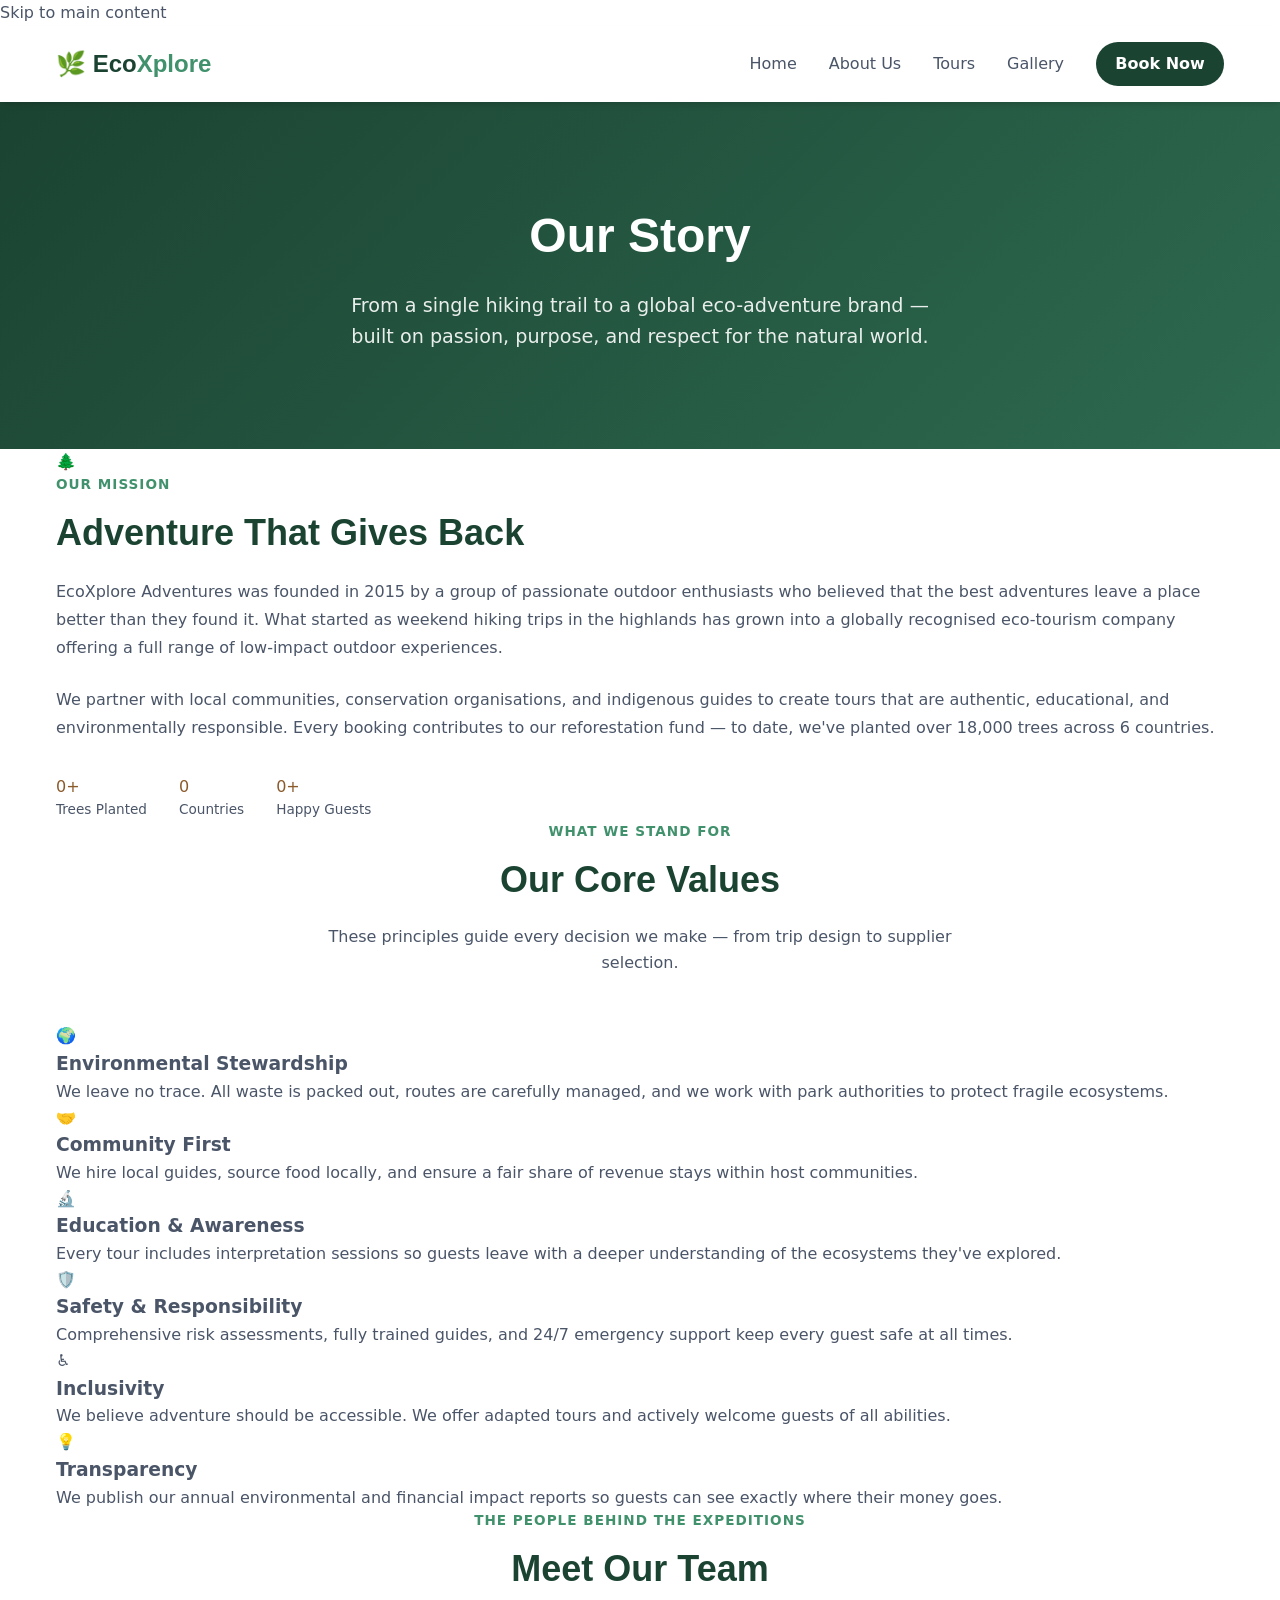
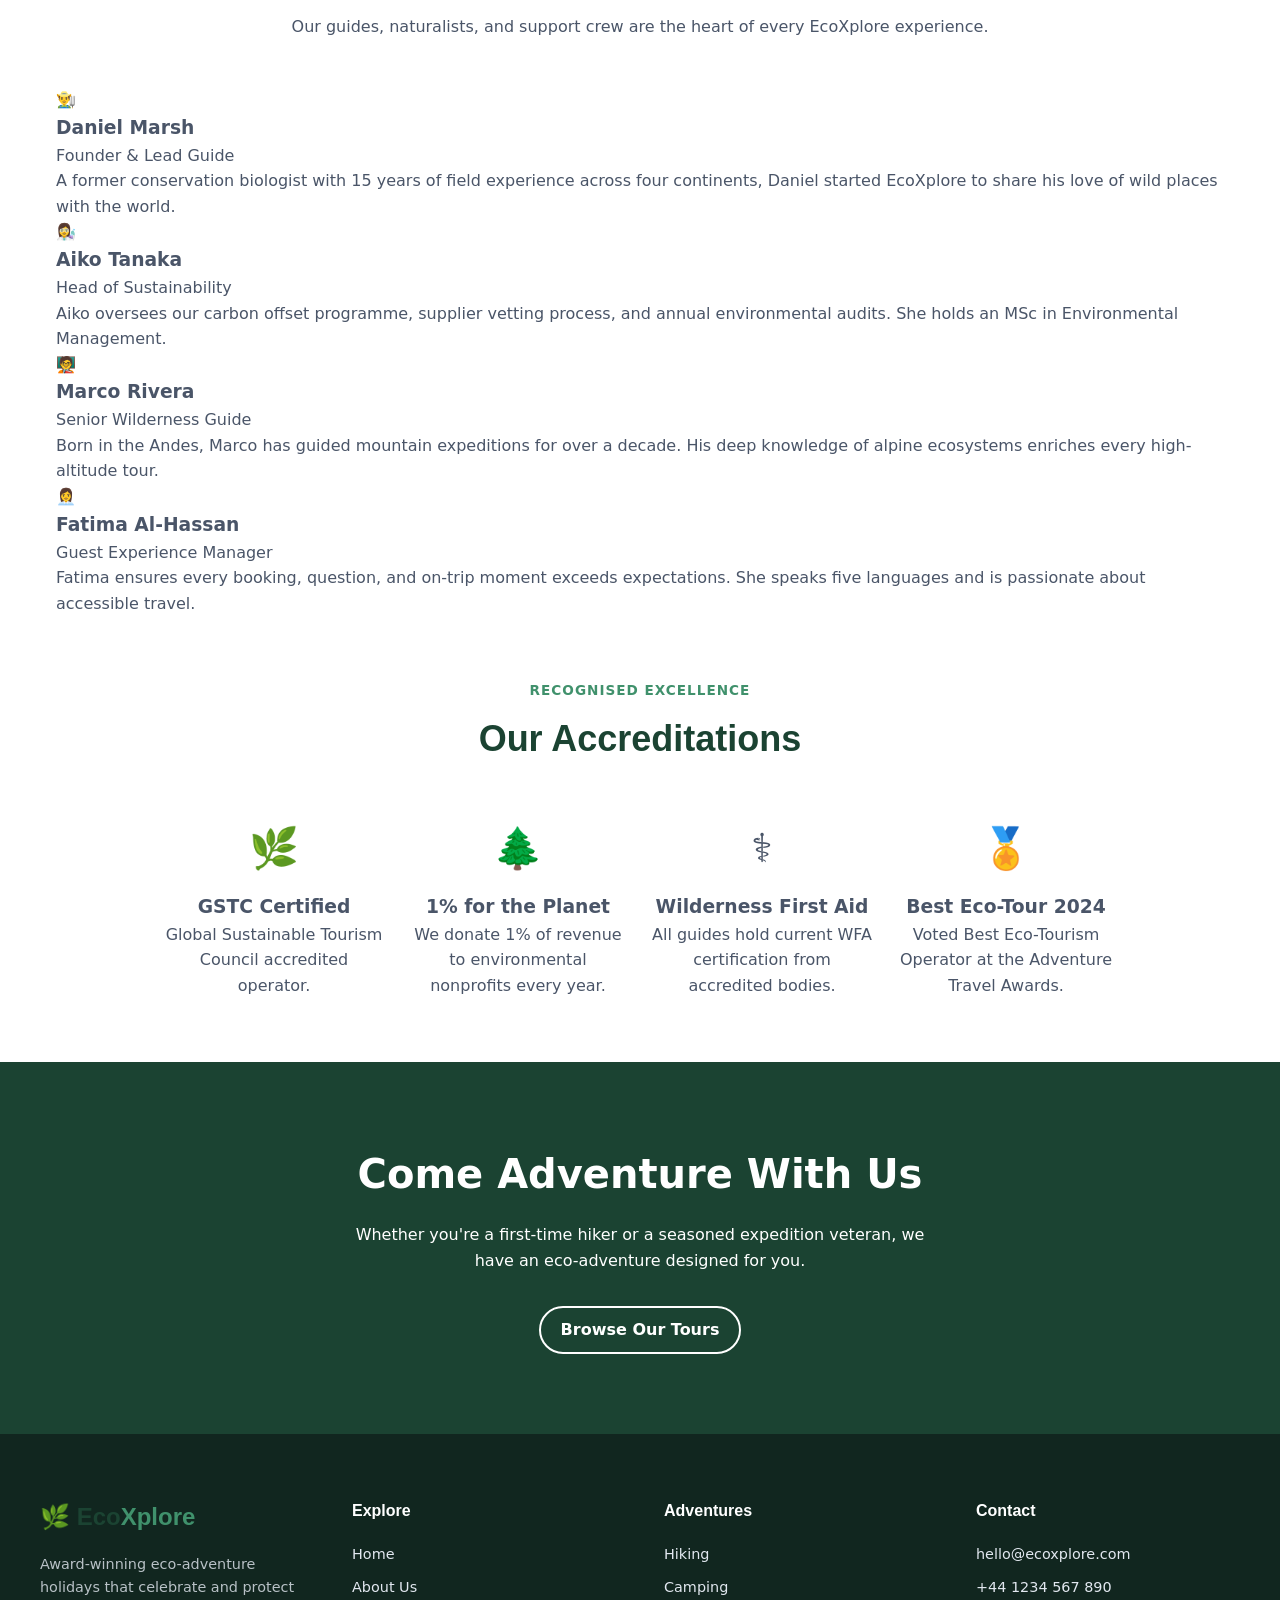
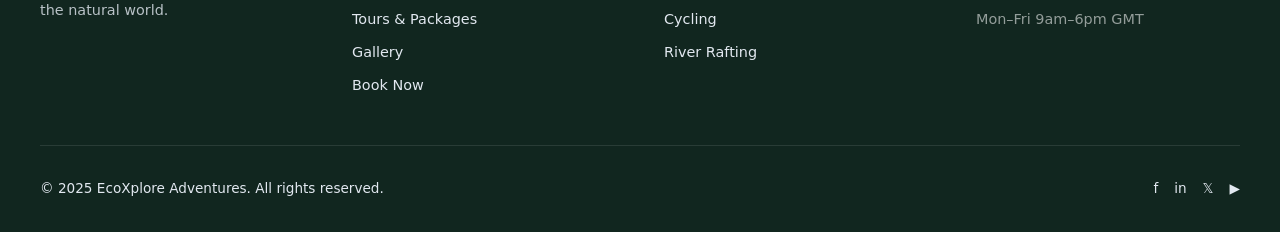
==== about.html @ 113b193e "Add files via upload" ====
<!DOCTYPE html>
<html lang="en">
<head>
  <meta charset="UTF-8" />
  <meta name="viewport" content="width=device-width, initial-scale=1.0" />
  <meta name="description" content="Learn about EcoXplore Adventures – our story, our team, and our passion for sustainable eco-tourism." />
  <title>About Us | EcoXplore Adventures</title>
  <link rel="stylesheet" href="css/style.css" />
  <link rel="icon" href="data:image/svg+xml,<svg xmlns='http://www.w3.org/2000/svg' viewBox='0 0 32 32'><text y='28' font-size='28'>🌿</text></svg>" />
</head>
<body>

  <a class="skip-link" href="#main">Skip to main content</a>

  <!-- ── Navigation ──────────────────────────────────────── -->
  <nav class="navbar" role="navigation" aria-label="Main navigation">
    <div class="navbar__inner">
      <a class="navbar__logo" href="index.html" aria-label="EcoXplore Adventures home">🌿 Eco<span>Xplore</span></a>
      <button class="nav-toggle" id="nav-toggle" aria-controls="nav-list" aria-expanded="false" aria-label="Toggle navigation menu">
        <span></span><span></span><span></span>
      </button>
      <ul class="nav-list" id="nav-list" role="list">
        <li><a href="index.html">Home</a></li>
        <li><a href="about.html">About Us</a></li>
        <li><a href="tours.html">Tours</a></li>
        <li><a href="gallery.html">Gallery</a></li>
        <li><a href="booking.html" class="btn btn--primary">Book Now</a></li>
      </ul>
    </div>
  </nav>

  <main id="main">

    <!-- Page Hero -->
    <header class="page-hero" aria-label="About Us page header">
      <h1>Our Story</h1>
      <p>From a single hiking trail to a global eco-adventure brand — built on passion, purpose, and respect for the natural world.</p>
    </header>

    <!-- Mission Section -->
    <section class="about-mission" aria-labelledby="mission-heading">
      <div class="about-mission__grid container">
        <div class="about-visual" role="img" aria-label="Nature and adventure illustration">🌲</div>
        <div>
          <span class="section-eyebrow">Our Mission</span>
          <h2 class="section-title" id="mission-heading">Adventure That Gives Back</h2>
          <p style="color:var(--stone); margin-top:.75rem; margin-bottom:1.5rem; line-height:1.75;">
            EcoXplore Adventures was founded in 2015 by a group of passionate outdoor enthusiasts who believed that the best adventures leave a place better than they found it. What started as weekend hiking trips in the highlands has grown into a globally recognised eco-tourism company offering a full range of low-impact outdoor experiences.
          </p>
          <p style="color:var(--stone); margin-bottom:2rem; line-height:1.75;">
            We partner with local communities, conservation organisations, and indigenous guides to create tours that are authentic, educational, and environmentally responsible. Every booking contributes to our reforestation fund — to date, we've planted over 18,000 trees across 6 countries.
          </p>
          <div style="display:flex; gap:2rem; flex-wrap:wrap;">
            <div>
              <div class="stat-value" style="color:var(--earth)" data-count="18000" data-suffix="+">0+</div>
              <div style="font-size:.85rem; color:var(--stone)">Trees Planted</div>
            </div>
            <div>
              <div class="stat-value" style="color:var(--earth)" data-count="6" data-suffix="">0</div>
              <div style="font-size:.85rem; color:var(--stone)">Countries</div>
            </div>
            <div>
              <div class="stat-value" style="color:var(--earth)" data-count="2400" data-suffix="+">0+</div>
              <div style="font-size:.85rem; color:var(--stone)">Happy Guests</div>
            </div>
          </div>
        </div>
      </div>
    </section>

    <!-- Values Section -->
    <section class="about-values" aria-labelledby="values-heading">
      <div class="container">
        <div class="section-header section-header--center animate-fadeup">
          <span class="section-eyebrow">What We Stand For</span>
          <h2 class="section-title" id="values-heading">Our Core Values</h2>
          <p class="section-subtitle">These principles guide every decision we make — from trip design to supplier selection.</p>
        </div>
        <div class="values-grid">
          <div class="value-card animate-fadeup">
            <div class="value-card__icon">🌍</div>
            <h3>Environmental Stewardship</h3>
            <p>We leave no trace. All waste is packed out, routes are carefully managed, and we work with park authorities to protect fragile ecosystems.</p>
          </div>
          <div class="value-card animate-fadeup">
            <div class="value-card__icon">🤝</div>
            <h3>Community First</h3>
            <p>We hire local guides, source food locally, and ensure a fair share of revenue stays within host communities.</p>
          </div>
          <div class="value-card animate-fadeup">
            <div class="value-card__icon">🔬</div>
            <h3>Education & Awareness</h3>
            <p>Every tour includes interpretation sessions so guests leave with a deeper understanding of the ecosystems they've explored.</p>
          </div>
          <div class="value-card animate-fadeup">
            <div class="value-card__icon">🛡️</div>
            <h3>Safety & Responsibility</h3>
            <p>Comprehensive risk assessments, fully trained guides, and 24/7 emergency support keep every guest safe at all times.</p>
          </div>
          <div class="value-card animate-fadeup">
            <div class="value-card__icon">♿</div>
            <h3>Inclusivity</h3>
            <p>We believe adventure should be accessible. We offer adapted tours and actively welcome guests of all abilities.</p>
          </div>
          <div class="value-card animate-fadeup">
            <div class="value-card__icon">💡</div>
            <h3>Transparency</h3>
            <p>We publish our annual environmental and financial impact reports so guests can see exactly where their money goes.</p>
          </div>
        </div>
      </div>
    </section>

    <!-- Team Section -->
    <section class="team" aria-labelledby="team-heading">
      <div class="container">
        <div class="section-header section-header--center animate-fadeup">
          <span class="section-eyebrow">The People Behind the Expeditions</span>
          <h2 class="section-title" id="team-heading">Meet Our Team</h2>
          <p class="section-subtitle">Our guides, naturalists, and support crew are the heart of every EcoXplore experience.</p>
        </div>
        <div class="team__grid">

          <div class="team-card animate-fadeup">
            <div class="team-avatar" aria-hidden="true">👨‍🌾</div>
            <h3>Daniel Marsh</h3>
            <p class="role">Founder & Lead Guide</p>
            <p>A former conservation biologist with 15 years of field experience across four continents, Daniel started EcoXplore to share his love of wild places with the world.</p>
          </div>

          <div class="team-card animate-fadeup">
            <div class="team-avatar" aria-hidden="true">👩‍🔬</div>
            <h3>Aiko Tanaka</h3>
            <p class="role">Head of Sustainability</p>
            <p>Aiko oversees our carbon offset programme, supplier vetting process, and annual environmental audits. She holds an MSc in Environmental Management.</p>
          </div>

          <div class="team-card animate-fadeup">
            <div class="team-avatar" aria-hidden="true">🧑‍🏫</div>
            <h3>Marco Rivera</h3>
            <p class="role">Senior Wilderness Guide</p>
            <p>Born in the Andes, Marco has guided mountain expeditions for over a decade. His deep knowledge of alpine ecosystems enriches every high-altitude tour.</p>
          </div>

          <div class="team-card animate-fadeup">
            <div class="team-avatar" aria-hidden="true">👩‍💼</div>
            <h3>Fatima Al-Hassan</h3>
            <p class="role">Guest Experience Manager</p>
            <p>Fatima ensures every booking, question, and on-trip moment exceeds expectations. She speaks five languages and is passionate about accessible travel.</p>
          </div>

        </div>
      </div>
    </section>

    <!-- Certifications -->
    <section style="padding:4rem 1.5rem; background:var(--white);" aria-labelledby="certs-heading">
      <div class="container">
        <div class="section-header section-header--center animate-fadeup">
          <span class="section-eyebrow">Recognised Excellence</span>
          <h2 class="section-title" id="certs-heading">Our Accreditations</h2>
        </div>
        <div style="display:flex; flex-wrap:wrap; gap:1.5rem; justify-content:center; margin-top:2rem;">
          <div class="value-card" style="flex:1; min-width:180px; max-width:220px; text-align:center;">
            <div style="font-size:2.5rem; margin-bottom:.75rem;">🌿</div>
            <h3>GSTC Certified</h3>
            <p>Global Sustainable Tourism Council accredited operator.</p>
          </div>
          <div class="value-card" style="flex:1; min-width:180px; max-width:220px; text-align:center;">
            <div style="font-size:2.5rem; margin-bottom:.75rem;">🌲</div>
            <h3>1% for the Planet</h3>
            <p>We donate 1% of revenue to environmental nonprofits every year.</p>
          </div>
          <div class="value-card" style="flex:1; min-width:180px; max-width:220px; text-align:center;">
            <div style="font-size:2.5rem; margin-bottom:.75rem;">⚕️</div>
            <h3>Wilderness First Aid</h3>
            <p>All guides hold current WFA certification from accredited bodies.</p>
          </div>
          <div class="value-card" style="flex:1; min-width:180px; max-width:220px; text-align:center;">
            <div style="font-size:2.5rem; margin-bottom:.75rem;">🏅</div>
            <h3>Best Eco-Tour 2024</h3>
            <p>Voted Best Eco-Tourism Operator at the Adventure Travel Awards.</p>
          </div>
        </div>
      </div>
    </section>

    <!-- CTA -->
    <section class="cta-banner" aria-labelledby="about-cta">
      <div class="container">
        <h2 id="about-cta">Come Adventure With Us</h2>
        <p>Whether you're a first-time hiker or a seasoned expedition veteran, we have an eco-adventure designed for you.</p>
        <a href="tours.html" class="btn btn--outline">Browse Our Tours</a>
      </div>
    </section>

  </main>

  <!-- ── Footer ───────────────────────────────────────────── -->
  <footer class="footer" role="contentinfo">
    <div class="footer__grid">
      <div class="footer__brand">
        <a class="navbar__logo" href="index.html">🌿 Eco<span>Xplore</span></a>
        <p>Award-winning eco-adventure holidays that celebrate and protect the natural world.</p>
      </div>
      <nav class="footer__col" aria-label="Quick links">
        <h4>Explore</h4>
        <ul>
          <li><a href="index.html">Home</a></li>
          <li><a href="about.html">About Us</a></li>
          <li><a href="tours.html">Tours & Packages</a></li>
          <li><a href="gallery.html">Gallery</a></li>
          <li><a href="booking.html">Book Now</a></li>
        </ul>
      </nav>
      <nav class="footer__col" aria-label="Tour types">
        <h4>Adventures</h4>
        <ul>
          <li><a href="tours.html#hiking">Hiking</a></li>
          <li><a href="tours.html#camping">Camping</a></li>
          <li><a href="tours.html#cycling">Cycling</a></li>
          <li><a href="tours.html#rafting">River Rafting</a></li>
        </ul>
      </nav>
      <div class="footer__col">
        <h4>Contact</h4>
        <ul>
          <li><a href="mailto:hello@ecoxplore.com">hello@ecoxplore.com</a></li>
          <li><a href="tel:+441234567890">+44 1234 567 890</a></li>
          <li><span style="color:rgba(255,255,255,.55)">Mon–Fri 9am–6pm GMT</span></li>
        </ul>
      </div>
    </div>
    <div class="footer__bottom">
      <p>&copy; 2025 EcoXplore Adventures. All rights reserved.</p>
      <div class="footer__social" aria-label="Social media links">
        <a href="#" aria-label="Facebook">f</a>
        <a href="#" aria-label="Instagram">in</a>
        <a href="#" aria-label="Twitter / X">𝕏</a>
        <a href="#" aria-label="YouTube">▶</a>
      </div>
    </div>
  </footer>

  <script src="js/main.js"></script>
</body>
</html>
---- css/style.css ----
:root {
  --forest: #1b4332;
  --canopy: #2d6a4f;
  --moss: #40916c;
  --mint: #74c69d;
  --cream: #f4f9f4;
  --white: #ffffff;
  --stone: #4a5568;
  --earth: #8b5a2b;
  --shadow: 0 4px 6px -1px rgba(0,0,0,0.1), 0 2px 4px -1px rgba(0,0,0,0.06);
  --transition: 0.3s ease;
  --ff-display: 'Segoe UI', Tahoma, Geneva, Verdana, sans-serif;
  --ff-body: system-ui, -apple-system, BlinkMacSystemFont, 'Segoe UI', Roboto, sans-serif;
  --section-pad: 5rem 2rem;
}

* { margin: 0; padding: 0; box-sizing: border-box; }
body { font-family: var(--ff-body); color: var(--stone); background-color: var(--white); line-height: 1.6; }
a { text-decoration: none; color: inherit; }
ul { list-style: none; }
img { max-width: 100%; display: block; }
.container { max-width: 1200px; margin: 0 auto; padding: 0 1rem; }

.navbar { background: var(--white); box-shadow: var(--shadow); position: sticky; top: 0; z-index: 1000; }
.navbar__inner { display: flex; justify-content: space-between; align-items: center; max-width: 1200px; margin: 0 auto; padding: 1rem; }
.navbar__logo { font-family: var(--ff-display); font-size: 1.5rem; font-weight: 700; color: var(--forest); }
.navbar__logo span { color: var(--moss); }
.nav-list { display: flex; align-items: center; gap: 2rem; }
.nav-list a:hover { color: var(--moss); }

.btn { padding: .6rem 1.2rem; border-radius: 50px; font-weight: 600; cursor: pointer; transition: var(--transition); display: inline-flex; }
.btn--primary { background: var(--forest); color: var(--white); }
.btn--primary:hover { background: var(--canopy); }
.btn--outline { border: 2px solid var(--white); color: var(--white); }
.btn--outline:hover { background: var(--white); color: var(--forest); }

.nav-toggle { display: none; background: none; border: none; cursor: pointer; flex-direction: column; gap: 5px; }
.nav-toggle span { width: 25px; height: 3px; background: var(--forest); transition: var(--transition); }

.page-hero { background: linear-gradient(135deg, var(--forest), var(--canopy)); color: var(--white); text-align: center; padding: 6rem 1rem; }
.page-hero h1 { font-family: var(--ff-display); font-size: 3rem; margin-bottom: 1rem; }
.page-hero p { max-width: 600px; margin: 0 auto; font-size: 1.2rem; opacity: 0.9; }

.section-header--center { text-align: center; margin-bottom: 3rem; }
.section-eyebrow { color: var(--moss); font-weight: 700; text-transform: uppercase; font-size: .85rem; letter-spacing: 1px; display: block; margin-bottom: .5rem; }
.section-title { font-family: var(--ff-display); font-size: 2.25rem; color: var(--forest); margin-bottom: 1rem; }
.section-subtitle { max-width: 700px; margin: 0 auto; color: var(--stone); }

.cta-banner { background: var(--forest); color: var(--white); text-align: center; padding: var(--section-pad); }
.cta-banner h2 { font-size: 2.5rem; margin-bottom: 1rem; }
.cta-banner p { max-width: 600px; margin: 0 auto 2rem; }

.footer { background: #11261f; color: #e2e8f0; padding: 4rem 2rem 2rem; }
.footer__grid { max-width: 1200px; margin: 0 auto; display: grid; grid-template-columns: repeat(auto-fit, minmax(200px, 1fr)); gap: 3rem; }
.footer__brand p { margin-top: 1rem; font-size: .9rem; opacity: .8; }
.footer h4 { color: var(--white); margin-bottom: 1.2rem; font-family: var(--ff-display); }
.footer ul { display: flex; flex-direction: column; gap: .6rem; font-size: .9rem; }
.footer ul a:hover { color: var(--mint); }
.footer__bottom { max-width: 1200px; margin: 3rem auto 0; padding-top: 2rem; border-top: 1px solid rgba(255,255,255,0.1); display: flex; justify-content: space-between; flex-wrap: wrap; gap: 1rem; font-size: .85rem; }
.footer__social { display: flex; gap: 1rem; }

.booking__wrapper { max-width: 1200px; margin: 0 auto; display: grid; grid-template-columns: 1fr 1.2fr; gap: 4rem; padding: 4rem 1rem; }
.booking__contact { display: flex; flex-direction: column; gap: 1.5rem; margin-top: 2rem; }
.contact-item { display: flex; gap: 1rem; align-items: center; }
.contact-icon { font-size: 1.5rem; background: var(--cream); padding: .5rem; border-radius: 8px; }
.form-card { background: var(--cream); padding: 2.5rem; border-radius: 16px; box-shadow: var(--shadow); }
.form-group { display: flex; flex-direction: column; gap: .5rem; margin-bottom: 1.25rem; }
.form-row { display: grid; grid-template-columns: 1fr 1fr; gap: 1rem; }
input, select, textarea { padding: .75rem; border: 1px solid #cbd5e1; border-radius: 8px; font-size: 1rem; width: 100%; }
textarea { height: 120px; resize: vertical; }
.error-msg { color: #dc2626; font-size: .8rem; margin-top: .25rem; display: block; }
.form-success { display: none; background: #d1fae5; color: #065f46; padding: 1rem; border-radius: 8px; text-align: center; margin-top: 1rem; }

.includes-list li { margin-bottom: .5rem; position: relative; padding-left: 1.5rem; }
.includes-list li::before { content: "✓"; color: var(--moss); position: absolute; left: 0; font-weight: bold; }

.lightbox { display: none; position: fixed; top:0; left:0; width:100%; height:100%; background:rgba(0,0,0,0.9); z-index:2000; align-items:center; justify-content:center; flex-direction:column; }
.lightbox.active { display: flex; }
.lightbox__content { font-size: 5rem; margin-bottom: 1rem; }
.lightbox__caption { color: white; font-size: 1.2rem; text-align: center; padding: 0 1rem; }
.lightbox__close { position: absolute; top: 1rem; right: 2rem; color: white; font-size: 3rem; background: none; border: none; cursor: pointer; }
.lightbox__nav { position: absolute; top: 50%; transform: translateY(-50%); background: none; border: none; color: white; font-size: 3rem; cursor: pointer; padding: 1rem; }
.lightbox__prev { left: 1rem; }
.lightbox__next { right: 1rem; }

@media (max-width: 768px) {
  .nav-toggle { display: flex; }
  .nav-list { display: none; position: absolute; top: 100%; left: 0; width: 100%; background: var(--white); flex-direction: column; padding: 2rem; gap: 1.5rem; box-shadow: var(--shadow); }
  .nav-list.active { display: flex; }
  .booking__wrapper { grid-template-columns: 1fr; gap: 3rem; }
  .form-row { grid-template-columns: 1fr; gap: 0; }
  .page-hero h1 { font-size: 2.25rem; }
}
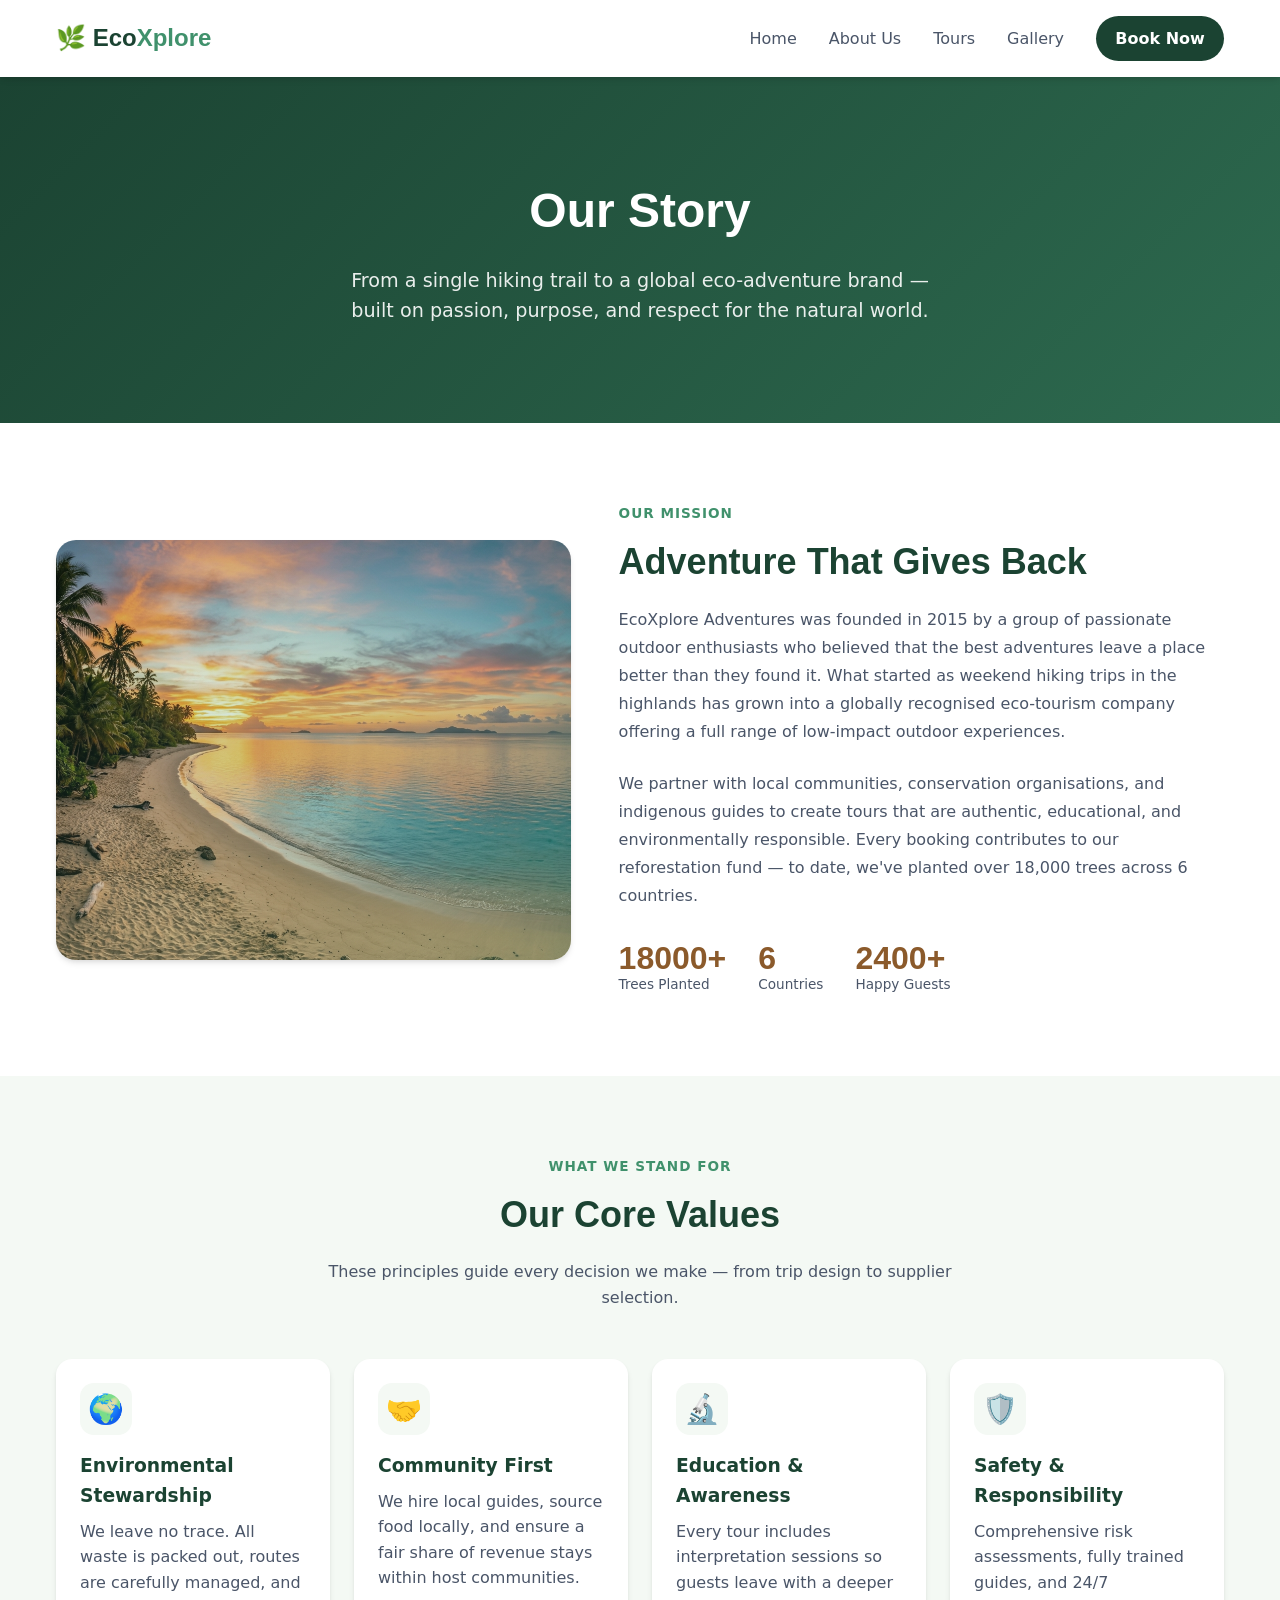
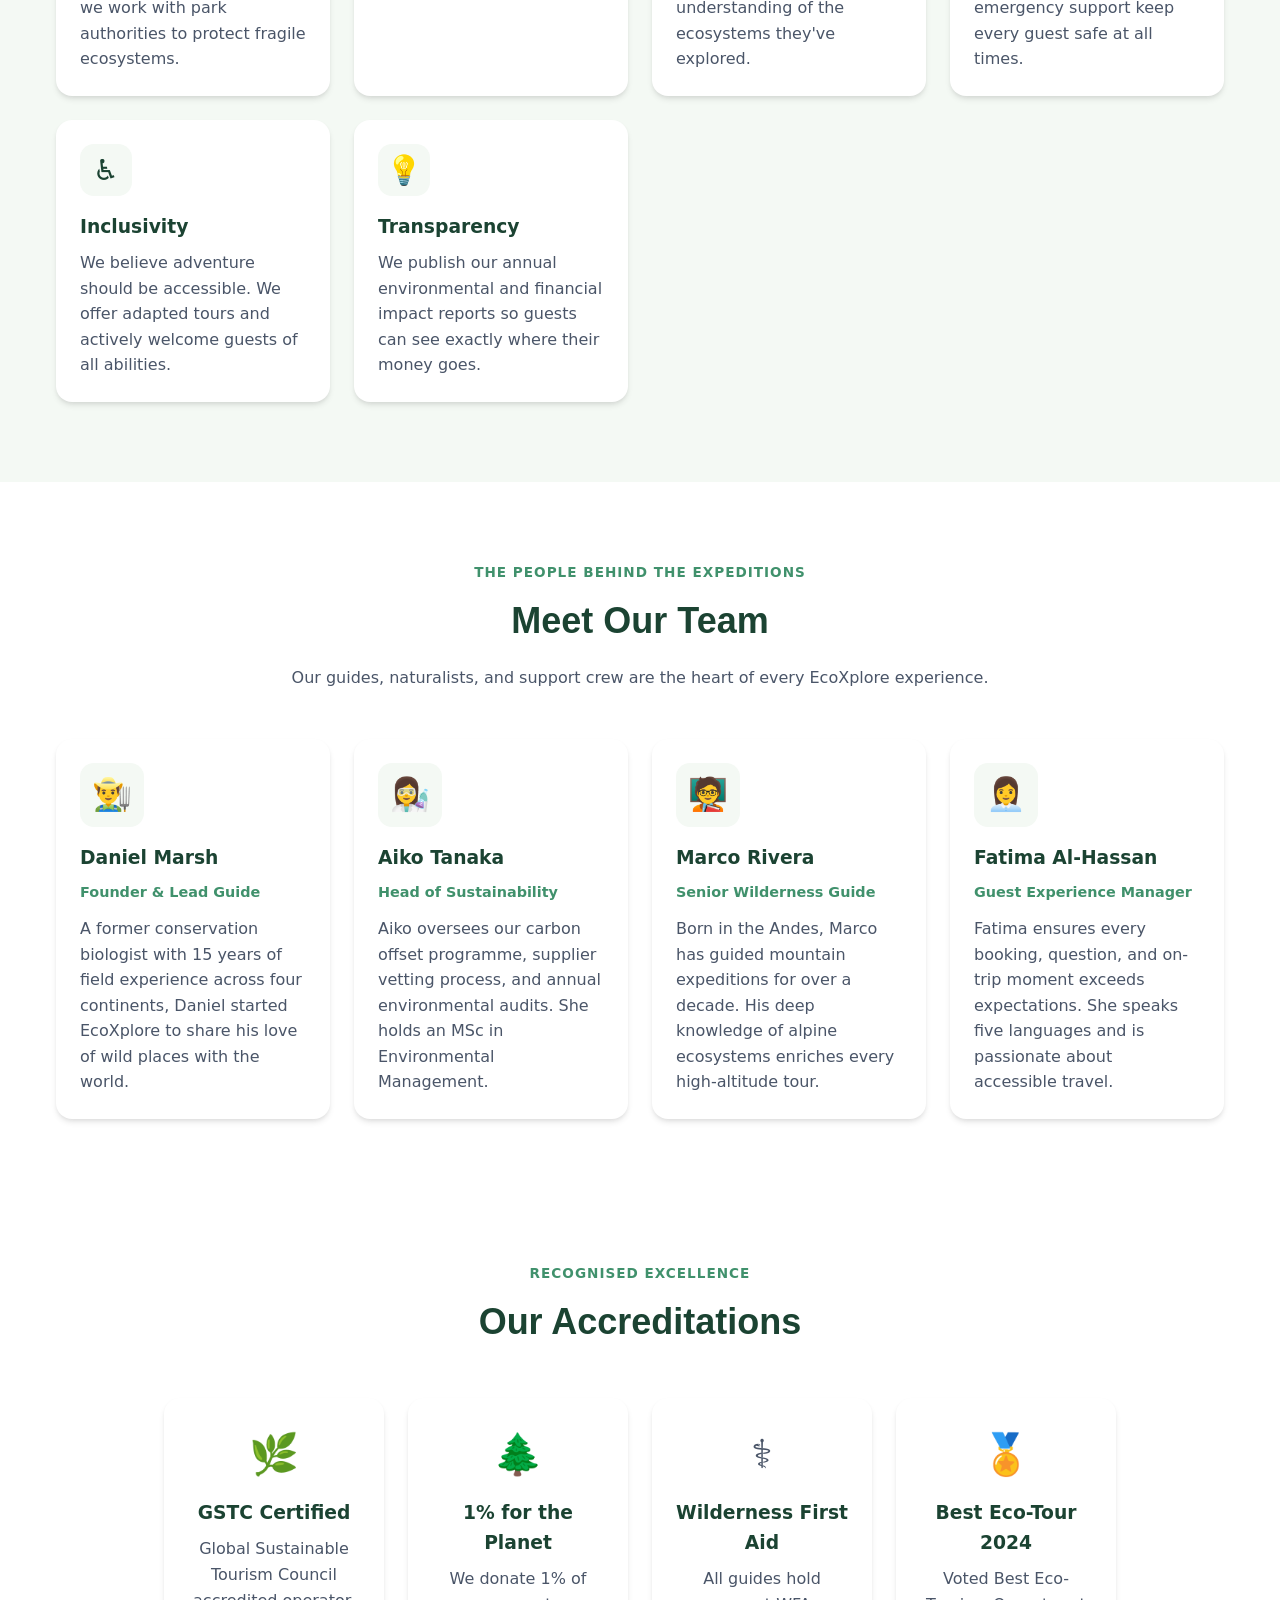
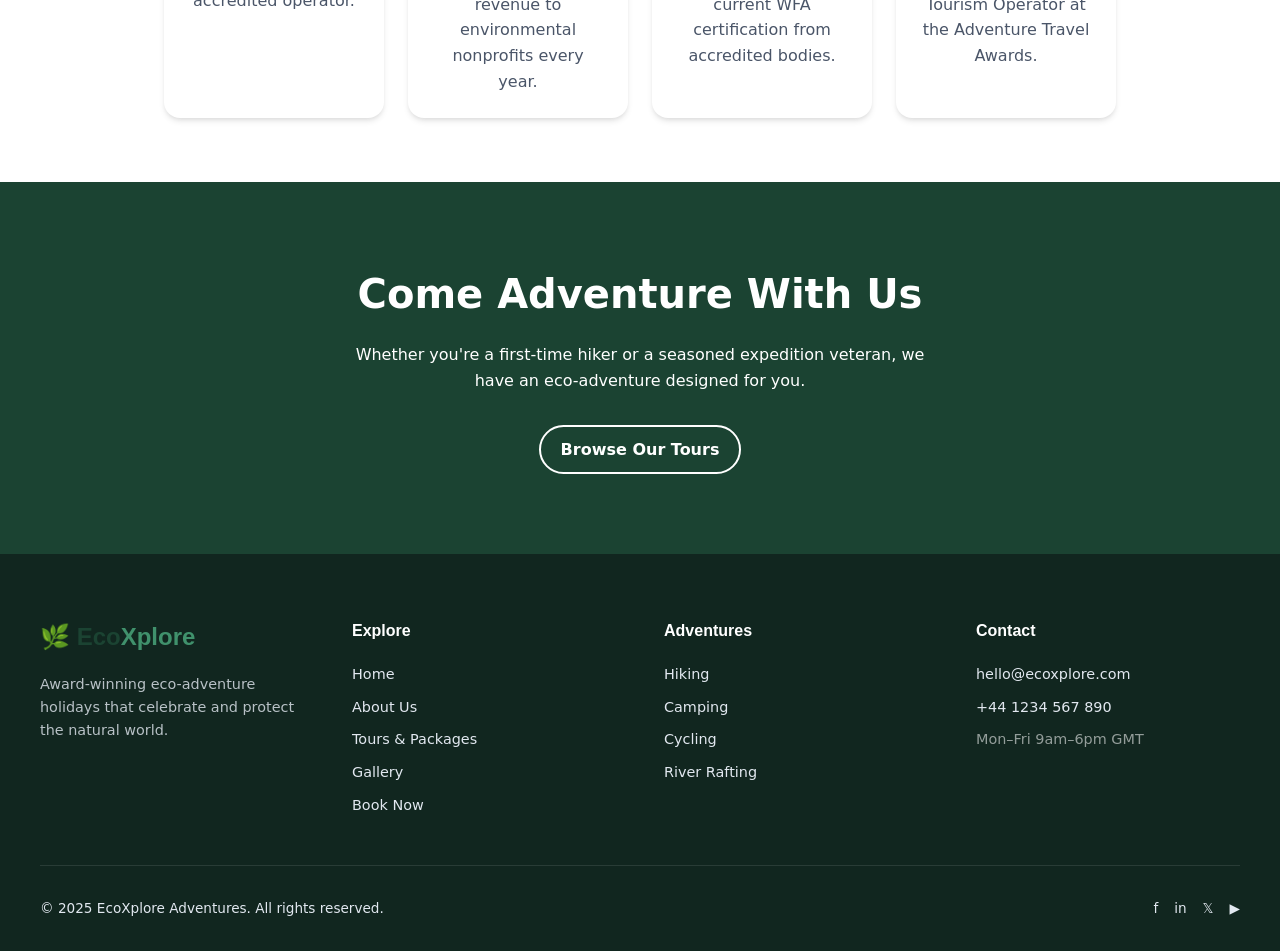
==== commit 19bcc39e: "about.html" ====
--- a/about.html
+++ b/about.html
@@ -12,7 +12,6 @@
 
   <a class="skip-link" href="#main">Skip to main content</a>
 
-  <!-- ── Navigation ──────────────────────────────────────── -->
   <nav class="navbar" role="navigation" aria-label="Main navigation">
     <div class="navbar__inner">
       <a class="navbar__logo" href="index.html" aria-label="EcoXplore Adventures home">🌿 Eco<span>Xplore</span></a>
@@ -31,16 +30,14 @@
 
   <main id="main">
 
-    <!-- Page Hero -->
     <header class="page-hero" aria-label="About Us page header">
       <h1>Our Story</h1>
       <p>From a single hiking trail to a global eco-adventure brand — built on passion, purpose, and respect for the natural world.</p>
     </header>
 
-    <!-- Mission Section -->
     <section class="about-mission" aria-labelledby="mission-heading">
       <div class="about-mission__grid container">
-        <div class="about-visual" role="img" aria-label="Nature and adventure illustration">🌲</div>
+        <div class="about-visual" role="img" aria-label="Tropical coastline and nature adventure scenery"></div>
         <div>
           <span class="section-eyebrow">Our Mission</span>
           <h2 class="section-title" id="mission-heading">Adventure That Gives Back</h2>
@@ -68,7 +65,6 @@
       </div>
     </section>
 
-    <!-- Values Section -->
     <section class="about-values" aria-labelledby="values-heading">
       <div class="container">
         <div class="section-header section-header--center animate-fadeup">
@@ -111,7 +107,6 @@
       </div>
     </section>
 
-    <!-- Team Section -->
     <section class="team" aria-labelledby="team-heading">
       <div class="container">
         <div class="section-header section-header--center animate-fadeup">
@@ -153,7 +148,6 @@
       </div>
     </section>
 
-    <!-- Certifications -->
     <section style="padding:4rem 1.5rem; background:var(--white);" aria-labelledby="certs-heading">
       <div class="container">
         <div class="section-header section-header--center animate-fadeup">
@@ -185,7 +179,6 @@
       </div>
     </section>
 
-    <!-- CTA -->
     <section class="cta-banner" aria-labelledby="about-cta">
       <div class="container">
         <h2 id="about-cta">Come Adventure With Us</h2>
@@ -196,7 +189,6 @@
 
   </main>
 
-  <!-- ── Footer ───────────────────────────────────────────── -->
   <footer class="footer" role="contentinfo">
     <div class="footer__grid">
       <div class="footer__brand">
@@ -244,4 +236,4 @@
 
   <script src="js/main.js"></script>
 </body>
-</html>+</html>
--- a/css/style.css
+++ b/css/style.css
@@ -19,7 +19,22 @@
 a { text-decoration: none; color: inherit; }
 ul { list-style: none; }
 img { max-width: 100%; display: block; }
+.media-img { width: 100%; height: 100%; object-fit: cover; }
 .container { max-width: 1200px; margin: 0 auto; padding: 0 1rem; }
+
+.skip-link {
+  position: absolute;
+  left: 1rem;
+  top: -4rem;
+  background: var(--forest);
+  color: var(--white);
+  padding: .75rem 1rem;
+  border-radius: 8px;
+  z-index: 3000;
+}
+.skip-link:focus { top: 1rem; }
+
+:focus-visible { outline: 3px solid var(--earth); outline-offset: 3px; }
 
 .navbar { background: var(--white); box-shadow: var(--shadow); position: sticky; top: 0; z-index: 1000; }
 .navbar__inner { display: flex; justify-content: space-between; align-items: center; max-width: 1200px; margin: 0 auto; padding: 1rem; }
@@ -28,14 +43,61 @@
 .nav-list { display: flex; align-items: center; gap: 2rem; }
 .nav-list a:hover { color: var(--moss); }
 
-.btn { padding: .6rem 1.2rem; border-radius: 50px; font-weight: 600; cursor: pointer; transition: var(--transition); display: inline-flex; }
+.btn { padding: .6rem 1.2rem; border-radius: 50px; font-weight: 600; cursor: pointer; transition: var(--transition); display: inline-flex; align-items: center; justify-content: center; gap: .35rem; border: 0; }
 .btn--primary { background: var(--forest); color: var(--white); }
 .btn--primary:hover { background: var(--canopy); }
 .btn--outline { border: 2px solid var(--white); color: var(--white); }
 .btn--outline:hover { background: var(--white); color: var(--forest); }
+.btn--outline-dark { border: 2px solid var(--forest); color: var(--forest); }
+.btn--outline-dark:hover { background: var(--forest); color: var(--white); }
 
 .nav-toggle { display: none; background: none; border: none; cursor: pointer; flex-direction: column; gap: 5px; }
 .nav-toggle span { width: 25px; height: 3px; background: var(--forest); transition: var(--transition); }
+.nav-toggle.open span:nth-child(1) { transform: translateY(8px) rotate(45deg); }
+.nav-toggle.open span:nth-child(2) { opacity: 0; }
+.nav-toggle.open span:nth-child(3) { transform: translateY(-8px) rotate(-45deg); }
+
+.hero {
+  position: relative;
+  overflow: hidden;
+  color: var(--white);
+  background: #142f26;
+}
+.hero__bg {
+  position: absolute;
+  inset: 0;
+  background:
+    linear-gradient(90deg, rgba(17,38,31,.9), rgba(27,67,50,.68), rgba(45,106,79,.42)),
+    url("../Images/eco_trekking_hero.png") center/cover no-repeat;
+  transform: scale(1.02);
+}
+.hero__content {
+  position: relative;
+  min-height: calc(100vh - 74px);
+  display: grid;
+  grid-template-columns: minmax(0, 1.05fr) minmax(280px, .75fr);
+  gap: 3rem;
+  align-items: center;
+  padding-top: 5rem;
+  padding-bottom: 5rem;
+}
+.hero__eyebrow { font-weight: 700; text-transform: uppercase; letter-spacing: .12em; color: var(--mint); margin-bottom: 1rem; }
+.hero__title { font-family: var(--ff-display); font-size: clamp(2.6rem, 6vw, 5.8rem); line-height: 1; max-width: 760px; }
+.hero__title em { color: var(--mint); font-style: normal; }
+.hero__desc { max-width: 660px; margin: 1.25rem 0 2rem; font-size: 1.15rem; color: rgba(255,255,255,.9); }
+.hero__cta { display: flex; flex-wrap: wrap; gap: 1rem; }
+.hero__visual { display: grid; gap: 1rem; }
+.hero__card {
+  background: rgba(255,255,255,.92);
+  color: var(--forest);
+  border-radius: 16px;
+  padding: 1.1rem;
+  box-shadow: 0 18px 50px rgba(0,0,0,.18);
+}
+.hero__card:first-child { display: flex; gap: 1rem; align-items: center; }
+.hero__card-icon { font-size: 2.2rem; }
+.hero__card h3 { font-size: 1rem; margin-bottom: .2rem; }
+.hero__card p { color: var(--stone); font-size: .9rem; }
 
 .page-hero { background: linear-gradient(135deg, var(--forest), var(--canopy)); color: var(--white); text-align: center; padding: 6rem 1rem; }
 .page-hero h1 { font-family: var(--ff-display); font-size: 3rem; margin-bottom: 1rem; }
@@ -45,6 +107,84 @@
 .section-eyebrow { color: var(--moss); font-weight: 700; text-transform: uppercase; font-size: .85rem; letter-spacing: 1px; display: block; margin-bottom: .5rem; }
 .section-title { font-family: var(--ff-display); font-size: 2.25rem; color: var(--forest); margin-bottom: 1rem; }
 .section-subtitle { max-width: 700px; margin: 0 auto; color: var(--stone); }
+
+.features, .about-mission, .about-values, .team, .tours, .testimonials { padding: var(--section-pad); }
+.features, .testimonials, .about-values { background: var(--cream); }
+.features__grid, .tours__grid, .testimonials__grid, .values-grid, .team__grid {
+  display: grid;
+  grid-template-columns: repeat(auto-fit, minmax(240px, 1fr));
+  gap: 1.5rem;
+}
+.feature-item, .card, .testimonial-card, .value-card, .team-card {
+  background: var(--white);
+  border-radius: 16px;
+  box-shadow: var(--shadow);
+  padding: 1.5rem;
+}
+.feature-icon, .value-card__icon, .team-avatar, .testimonial-avatar {
+  display: inline-flex;
+  align-items: center;
+  justify-content: center;
+  width: 3.25rem;
+  height: 3.25rem;
+  margin-bottom: 1rem;
+  border-radius: 14px;
+  background: var(--cream);
+  color: var(--forest);
+  font-size: 1.8rem;
+}
+.feature-item h3, .value-card h3, .team-card h3 { color: var(--forest); margin-bottom: .5rem; }
+.tours__grid { margin-top: 2rem; }
+.card { overflow: hidden; padding: 0; display: flex; flex-direction: column; }
+.card__img {
+  min-height: 190px;
+  width: 100%;
+  height: 220px;
+  object-fit: cover;
+  display: flex;
+  align-items: center;
+  justify-content: center;
+  background: linear-gradient(135deg, var(--canopy), var(--moss));
+  color: var(--white);
+  font-size: 4rem;
+}
+.card__body { padding: 1.5rem; display: flex; flex-direction: column; flex: 1; }
+.card__tag { align-self: flex-start; background: var(--cream); color: var(--canopy); border-radius: 999px; padding: .25rem .7rem; font-size: .78rem; font-weight: 700; margin-bottom: .75rem; }
+.card__title { color: var(--forest); font-size: 1.25rem; margin-bottom: .5rem; }
+.card__desc { margin-bottom: 1rem; }
+.card__meta { display: flex; flex-wrap: wrap; gap: .75rem; color: var(--stone); font-size: .85rem; margin-bottom: 1rem; }
+.card__price { margin: auto 0 1rem; }
+.amount, .stat-value { color: var(--forest); font-family: var(--ff-display); font-size: 2rem; font-weight: 800; line-height: 1; }
+.per, .stat-label, .testimonial-loc, .role { color: var(--stone); font-size: .9rem; }
+.testimonial-card { margin: 0; }
+.testimonial-stars { color: #c97d2a; margin-bottom: 1rem; letter-spacing: .08em; }
+.testimonial-text { margin-bottom: 1.25rem; }
+.testimonial-author { display: flex; align-items: center; gap: .75rem; }
+.testimonial-avatar { margin-bottom: 0; width: 2.7rem; height: 2.7rem; font-size: 1.4rem; }
+.testimonial-name { color: var(--forest); font-weight: 700; }
+
+.about-mission__grid {
+  display: grid;
+  grid-template-columns: minmax(260px, .85fr) minmax(0, 1fr);
+  gap: 3rem;
+  align-items: center;
+}
+.about-visual {
+  min-height: 420px;
+  display: flex;
+  align-items: center;
+  justify-content: center;
+  border-radius: 20px;
+  background:
+    linear-gradient(135deg, rgba(27,67,50,.16), rgba(116,198,157,.36)),
+    url("../Images/tropical_beach_sunset.png") center/cover no-repeat;
+  color: var(--white);
+  font-size: 6rem;
+  box-shadow: var(--shadow);
+}
+.team-card, .value-card { text-align: left; }
+.team-avatar { width: 4rem; height: 4rem; font-size: 2rem; }
+.role { color: var(--moss); font-weight: 700; margin-bottom: .75rem; }
 
 .cta-banner { background: var(--forest); color: var(--white); text-align: center; padding: var(--section-pad); }
 .cta-banner h2 { font-size: 2.5rem; margin-bottom: 1rem; }
@@ -62,11 +202,14 @@
 .booking__wrapper { max-width: 1200px; margin: 0 auto; display: grid; grid-template-columns: 1fr 1.2fr; gap: 4rem; padding: 4rem 1rem; }
 .booking__contact { display: flex; flex-direction: column; gap: 1.5rem; margin-top: 2rem; }
 .contact-item { display: flex; gap: 1rem; align-items: center; }
+.contact-item > div:last-child { display: grid; gap: .15rem; }
 .contact-icon { font-size: 1.5rem; background: var(--cream); padding: .5rem; border-radius: 8px; }
 .form-card { background: var(--cream); padding: 2.5rem; border-radius: 16px; box-shadow: var(--shadow); }
+.form-card h3 { color: var(--forest); font-size: 1.35rem; margin-bottom: .35rem; }
 .form-group { display: flex; flex-direction: column; gap: .5rem; margin-bottom: 1.25rem; }
 .form-row { display: grid; grid-template-columns: 1fr 1fr; gap: 1rem; }
 input, select, textarea { padding: .75rem; border: 1px solid #cbd5e1; border-radius: 8px; font-size: 1rem; width: 100%; }
+input:focus, select:focus, textarea:focus { border-color: var(--moss); outline: 3px solid rgba(64,145,108,.18); }
 textarea { height: 120px; resize: vertical; }
 .error-msg { color: #dc2626; font-size: .8rem; margin-top: .25rem; display: block; }
 .form-success { display: none; background: #d1fae5; color: #065f46; padding: 1rem; border-radius: 8px; text-align: center; margin-top: 1rem; }
@@ -77,6 +220,7 @@
 .lightbox { display: none; position: fixed; top:0; left:0; width:100%; height:100%; background:rgba(0,0,0,0.9); z-index:2000; align-items:center; justify-content:center; flex-direction:column; }
 .lightbox.active { display: flex; }
 .lightbox__content { font-size: 5rem; margin-bottom: 1rem; }
+.lightbox__content img { max-width: min(88vw, 1100px); max-height: 72vh; border-radius: 10px; object-fit: contain; box-shadow: 0 24px 80px rgba(0,0,0,.45); }
 .lightbox__caption { color: white; font-size: 1.2rem; text-align: center; padding: 0 1rem; }
 .lightbox__close { position: absolute; top: 1rem; right: 2rem; color: white; font-size: 3rem; background: none; border: none; cursor: pointer; }
 .lightbox__nav { position: absolute; top: 50%; transform: translateY(-50%); background: none; border: none; color: white; font-size: 3rem; cursor: pointer; padding: 1rem; }
@@ -87,7 +231,12 @@
   .nav-toggle { display: flex; }
   .nav-list { display: none; position: absolute; top: 100%; left: 0; width: 100%; background: var(--white); flex-direction: column; padding: 2rem; gap: 1.5rem; box-shadow: var(--shadow); }
   .nav-list.active { display: flex; }
+  .hero__content { grid-template-columns: 1fr; min-height: auto; padding-top: 4rem; padding-bottom: 4rem; }
+  .hero__visual { grid-template-columns: 1fr; }
+  .about-mission__grid { grid-template-columns: 1fr; }
+  .about-visual { min-height: 260px; }
   .booking__wrapper { grid-template-columns: 1fr; gap: 3rem; }
   .form-row { grid-template-columns: 1fr; gap: 0; }
   .page-hero h1 { font-size: 2.25rem; }
-}+  .footer__bottom { flex-direction: column; }
+}
